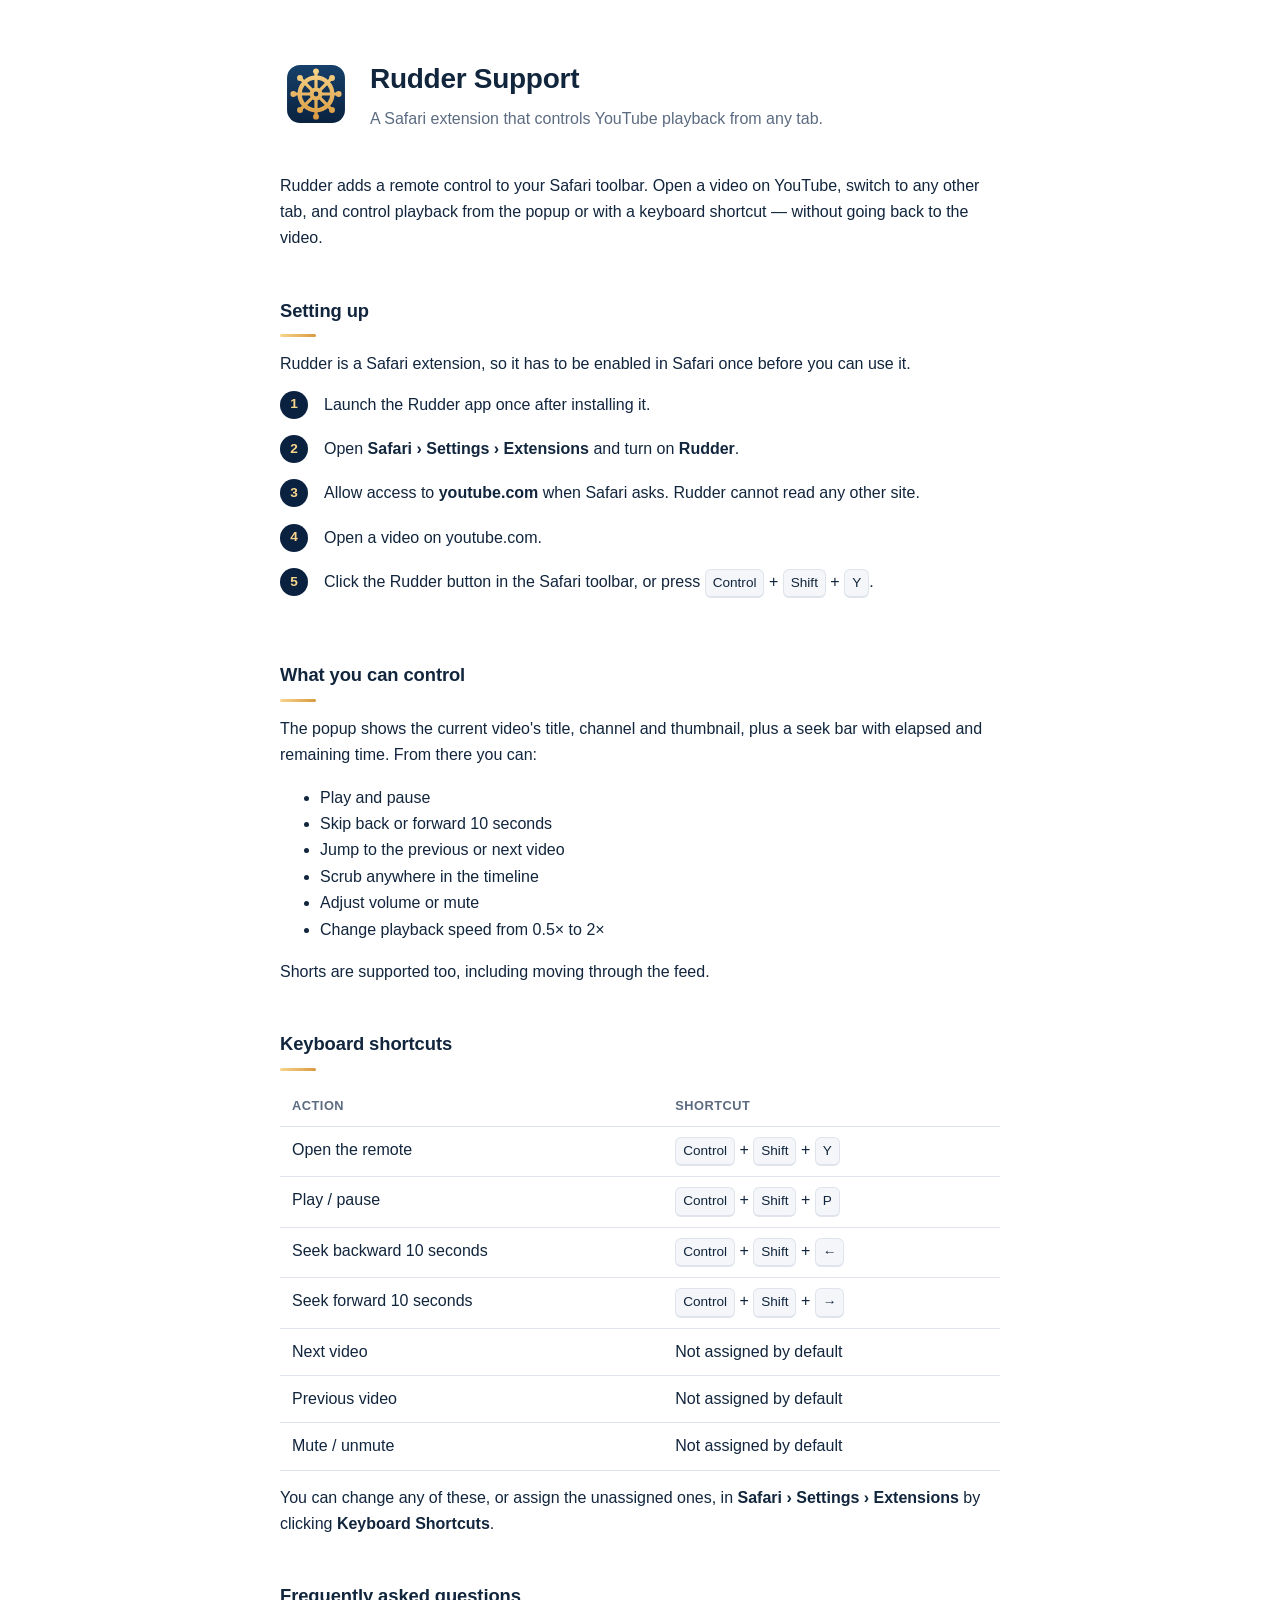
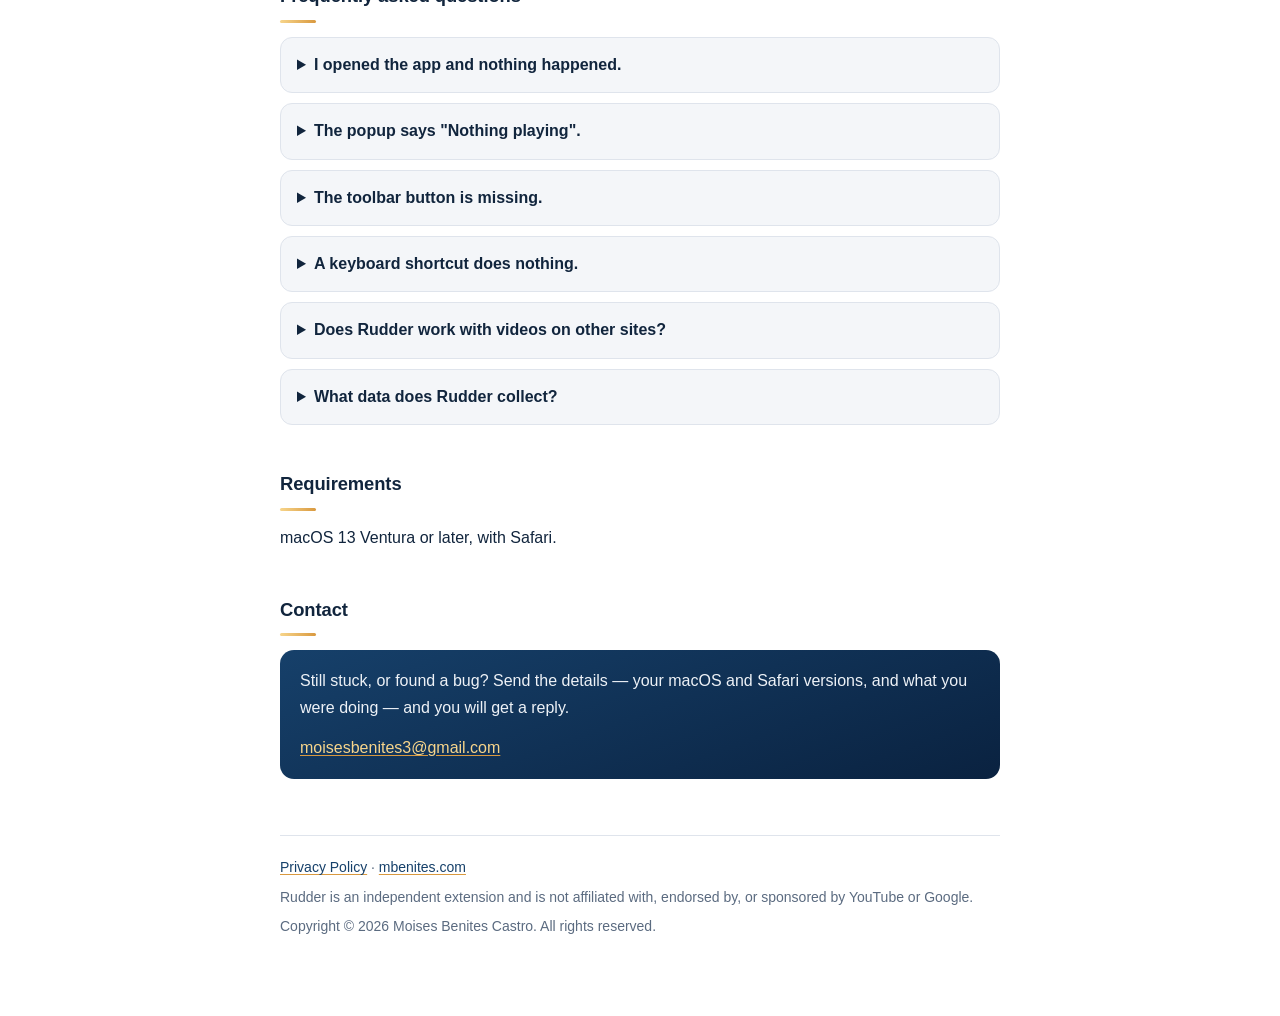
==== rudder/index.html @ 7fc7179d "feat: add personal site with Rudder support and privacy pages" ====
<!doctype html>
<html lang="en">
  <head>
    <meta charset="utf-8" />
    <meta name="viewport" content="width=device-width, initial-scale=1" />
    <title>Rudder Support</title>
    <meta
      name="description"
      content="Support and setup instructions for Rudder, a Safari extension that controls YouTube playback from any tab."
    />
    <link rel="icon" href="icon.svg" type="image/svg+xml" />
    <link rel="stylesheet" href="../style.css" />
  </head>
  <body>
    <div class="wrap">
      <header>
        <img src="icon.svg" alt="Rudder app icon" width="72" height="72" />
        <div>
          <h1>Rudder Support</h1>
          <p class="tagline">
            A Safari extension that controls YouTube playback from any tab.
          </p>
        </div>
      </header>

      <p>
        Rudder adds a remote control to your Safari toolbar. Open a video on
        YouTube, switch to any other tab, and control playback from the popup
        or with a keyboard shortcut — without going back to the video.
      </p>

      <h2 id="setup">Setting up</h2>
      <p>
        Rudder is a Safari extension, so it has to be enabled in Safari once
        before you can use it.
      </p>
      <ol class="steps">
        <li>Launch the Rudder app once after installing it.</li>
        <li>
          Open <strong>Safari &rsaquo; Settings &rsaquo; Extensions</strong>
          and turn on <strong>Rudder</strong>.
        </li>
        <li>
          Allow access to <strong>youtube.com</strong> when Safari asks. Rudder
          cannot read any other site.
        </li>
        <li>Open a video on youtube.com.</li>
        <li>
          Click the Rudder button in the Safari toolbar, or press
          <kbd>Control</kbd> + <kbd>Shift</kbd> + <kbd>Y</kbd>.
        </li>
      </ol>

      <h2>What you can control</h2>
      <p>
        The popup shows the current video's title, channel and thumbnail, plus
        a seek bar with elapsed and remaining time. From there you can:
      </p>
      <ul>
        <li>Play and pause</li>
        <li>Skip back or forward 10 seconds</li>
        <li>Jump to the previous or next video</li>
        <li>Scrub anywhere in the timeline</li>
        <li>Adjust volume or mute</li>
        <li>Change playback speed from 0.5&times; to 2&times;</li>
      </ul>
      <p>Shorts are supported too, including moving through the feed.</p>

      <h2>Keyboard shortcuts</h2>
      <div class="table-scroll">
        <table>
          <thead>
            <tr>
              <th>Action</th>
              <th>Shortcut</th>
            </tr>
          </thead>
          <tbody>
            <tr>
              <td>Open the remote</td>
              <td><kbd>Control</kbd> + <kbd>Shift</kbd> + <kbd>Y</kbd></td>
            </tr>
            <tr>
              <td>Play / pause</td>
              <td><kbd>Control</kbd> + <kbd>Shift</kbd> + <kbd>P</kbd></td>
            </tr>
            <tr>
              <td>Seek backward 10 seconds</td>
              <td><kbd>Control</kbd> + <kbd>Shift</kbd> + <kbd>&larr;</kbd></td>
            </tr>
            <tr>
              <td>Seek forward 10 seconds</td>
              <td><kbd>Control</kbd> + <kbd>Shift</kbd> + <kbd>&rarr;</kbd></td>
            </tr>
            <tr>
              <td>Next video</td>
              <td>Not assigned by default</td>
            </tr>
            <tr>
              <td>Previous video</td>
              <td>Not assigned by default</td>
            </tr>
            <tr>
              <td>Mute / unmute</td>
              <td>Not assigned by default</td>
            </tr>
          </tbody>
        </table>
      </div>
      <p>
        You can change any of these, or assign the unassigned ones, in
        <strong>Safari &rsaquo; Settings &rsaquo; Extensions</strong> by
        clicking <strong>Keyboard Shortcuts</strong>.
      </p>

      <h2>Frequently asked questions</h2>

      <details class="faq">
        <summary>I opened the app and nothing happened.</summary>
        <p>
          That is expected. The app is only a container for the extension —
          all of Rudder's features live in Safari. Follow the steps in
          <a href="#setup">Setting up</a> above to enable it.
        </p>
      </details>

      <details class="faq">
        <summary>The popup says "Nothing playing".</summary>
        <p>
          Rudder controls videos on youtube.com only. Make sure a YouTube tab
          is open with a video loaded, and that you granted Rudder access to
          youtube.com in Safari's extension settings.
        </p>
      </details>

      <details class="faq">
        <summary>The toolbar button is missing.</summary>
        <p>
          Right-click Safari's toolbar, choose
          <strong>Customize Toolbar</strong>, and drag the Rudder button into
          place. If it is not listed, the extension is not enabled yet.
        </p>
      </details>

      <details class="faq">
        <summary>A keyboard shortcut does nothing.</summary>
        <p>
          Another app or another Safari extension may already use that
          combination. Open
          <strong>Safari &rsaquo; Settings &rsaquo; Extensions &rsaquo;
          Keyboard Shortcuts</strong> and assign a different one.
        </p>
      </details>

      <details class="faq">
        <summary>Does Rudder work with videos on other sites?</summary>
        <p>
          No. Rudder requests access to youtube.com and nothing else, by
          design. It cannot see or control any other website.
        </p>
      </details>

      <details class="faq">
        <summary>What data does Rudder collect?</summary>
        <p>
          None. Rudder has no accounts, no analytics and no network requests of
          its own. Your preferences are stored locally in Safari and never
          leave your Mac.
        </p>
      </details>

      <h2>Requirements</h2>
      <p>macOS 13 Ventura or later, with Safari.</p>

      <h2>Contact</h2>
      <div class="contact">
        <p>
          Still stuck, or found a bug? Send the details — your macOS and Safari
          versions, and what you were doing — and you will get a reply.
        </p>
        <p>
          <a href="mailto:moisesbenites3@gmail.com">moisesbenites3@gmail.com</a>
        </p>
      </div>

      <footer>
        <p><a href="privacy/">Privacy Policy</a> &middot; <a href="/">mbenites.com</a></p>
        <p>
          Rudder is an independent extension and is not affiliated with,
          endorsed by, or sponsored by YouTube or Google.
        </p>
        <p>Copyright &copy; 2026 Moises Benites Castro. All rights reserved.</p>
      </footer>
    </div>
  </body>
</html>
---- style.css ----
:root {
  color-scheme: light dark;
  --navy: #0a2240;
  --navy-soft: #16406a;
  --brass: #d9993f;
  --brass-light: #f7d58b;
  --bg: #ffffff;
  --surface: #f4f6f9;
  --border: #dfe4ec;
  --text: #11253d;
  --text-dim: #5b6b80;
}

@media (prefers-color-scheme: dark) {
  :root {
    --bg: #0d1726;
    --surface: #152235;
    --border: #24364f;
    --text: #eef2f7;
    --text-dim: #9aaabf;
  }
}

*,
*::before,
*::after {
  box-sizing: border-box;
}

body {
  margin: 0;
  padding: 0 20px;
  background: var(--bg);
  color: var(--text);
  font: 16px/1.65 -apple-system, BlinkMacSystemFont, "Segoe UI", Roboto,
    Helvetica, Arial, sans-serif;
  -webkit-font-smoothing: antialiased;
}

.wrap {
  max-width: 720px;
  margin: 0 auto;
  padding-block: 56px 72px;
}

header {
  display: flex;
  align-items: center;
  gap: 18px;
  margin-bottom: 40px;
}

header img {
  width: 72px;
  height: 72px;
  border-radius: 16px;
  flex: none;
}

h1 {
  margin: 0;
  font-size: 1.75rem;
  letter-spacing: -0.01em;
}

.tagline {
  margin: 4px 0 0;
  color: var(--text-dim);
}

h2 {
  margin: 44px 0 14px;
  font-size: 1.15rem;
  letter-spacing: -0.005em;
}

h2::after {
  content: "";
  display: block;
  width: 36px;
  height: 3px;
  margin-top: 8px;
  border-radius: 2px;
  background: linear-gradient(90deg, var(--brass-light), var(--brass));
}

h3 {
  margin: 26px 0 8px;
  font-size: 1rem;
}

p {
  margin: 0 0 14px;
}

a {
  color: var(--navy-soft);
  text-decoration-color: var(--brass);
  text-underline-offset: 2px;
}

@media (prefers-color-scheme: dark) {
  a {
    color: var(--brass-light);
  }
}

ol.steps {
  margin: 0;
  padding: 0;
  list-style: none;
  counter-reset: step;
}

ol.steps li {
  counter-increment: step;
  position: relative;
  padding: 0 0 18px 44px;
}

ol.steps li::before {
  content: counter(step);
  position: absolute;
  left: 0;
  top: -1px;
  width: 28px;
  height: 28px;
  display: grid;
  place-items: center;
  border-radius: 50%;
  background: var(--navy);
  color: var(--brass-light);
  font-size: 0.85rem;
  font-weight: 600;
}

table {
  width: 100%;
  border-collapse: collapse;
  margin: 0 0 14px;
}

th,
td {
  text-align: left;
  padding: 10px 12px;
  border-bottom: 1px solid var(--border);
  vertical-align: top;
}

th {
  font-size: 0.8rem;
  text-transform: uppercase;
  letter-spacing: 0.04em;
  color: var(--text-dim);
  font-weight: 600;
}

kbd {
  display: inline-block;
  padding: 2px 7px;
  border: 1px solid var(--border);
  border-bottom-width: 2px;
  border-radius: 6px;
  background: var(--surface);
  font: inherit;
  font-size: 0.85em;
  white-space: nowrap;
}

.table-scroll {
  overflow-x: auto;
}

.faq {
  border: 1px solid var(--border);
  border-radius: 12px;
  padding: 14px 16px;
  margin: 0 0 10px;
  background: var(--surface);
}

.faq summary {
  cursor: pointer;
  font-weight: 600;
}

.faq p:last-child {
  margin-bottom: 0;
}

.faq p:first-of-type {
  margin-top: 12px;
}

.contact {
  margin-top: 14px;
  padding: 18px 20px;
  border-radius: 14px;
  background: linear-gradient(160deg, var(--navy-soft), var(--navy));
  color: #eef2f7;
}

.contact a {
  color: var(--brass-light);
}

.contact p:last-child {
  margin-bottom: 0;
}

footer {
  margin-top: 56px;
  padding-top: 20px;
  border-top: 1px solid var(--border);
  color: var(--text-dim);
  font-size: 0.875rem;
}

footer p {
  margin: 0 0 6px;
}

/* ---------------------------------------------------------------
   Home page
   --------------------------------------------------------------- */

.hero {
  padding-block: 24px 8px;
}

.hero h1 {
  font-size: clamp(2rem, 6vw, 2.75rem);
  line-height: 1.15;
}

.hero .role {
  margin: 10px 0 0;
  font-size: 1.05rem;
  color: var(--text-dim);
}

.lead {
  margin-top: 22px;
  font-size: 1.0625rem;
  max-width: 54ch;
}

.monogram {
  width: 72px;
  height: 72px;
  flex: none;
  display: grid;
  place-items: center;
  border-radius: 18px;
  background: linear-gradient(160deg, var(--navy-soft), var(--navy));
  color: var(--brass-light);
  font-size: 1.5rem;
  font-weight: 600;
  letter-spacing: 0.02em;
}

.projects {
  display: grid;
  gap: 16px;
  grid-template-columns: repeat(auto-fit, minmax(260px, 1fr));
  margin: 0;
  padding: 0;
  list-style: none;
}

.project {
  display: flex;
  flex-direction: column;
  gap: 10px;
  padding: 20px;
  border: 1px solid var(--border);
  border-radius: 14px;
  background: var(--surface);
}

.project__head {
  display: flex;
  align-items: center;
  gap: 12px;
}

.project__head img {
  width: 44px;
  height: 44px;
  border-radius: 10px;
  flex: none;
}

.project__head h3 {
  margin: 0;
  font-size: 1.05rem;
}

.project__platform {
  margin: 2px 0 0;
  font-size: 0.8125rem;
  color: var(--text-dim);
}

.project p {
  margin: 0;
}

.project__links {
  margin-top: auto;
  padding-top: 6px;
  display: flex;
  flex-wrap: wrap;
  gap: 14px;
  font-size: 0.9375rem;
}

.tag {
  display: inline-block;
  align-self: flex-start;
  padding: 3px 10px;
  border-radius: 999px;
  background: var(--navy);
  color: var(--brass-light);
  font-size: 0.75rem;
  font-weight: 600;
  letter-spacing: 0.03em;
  text-transform: uppercase;
}
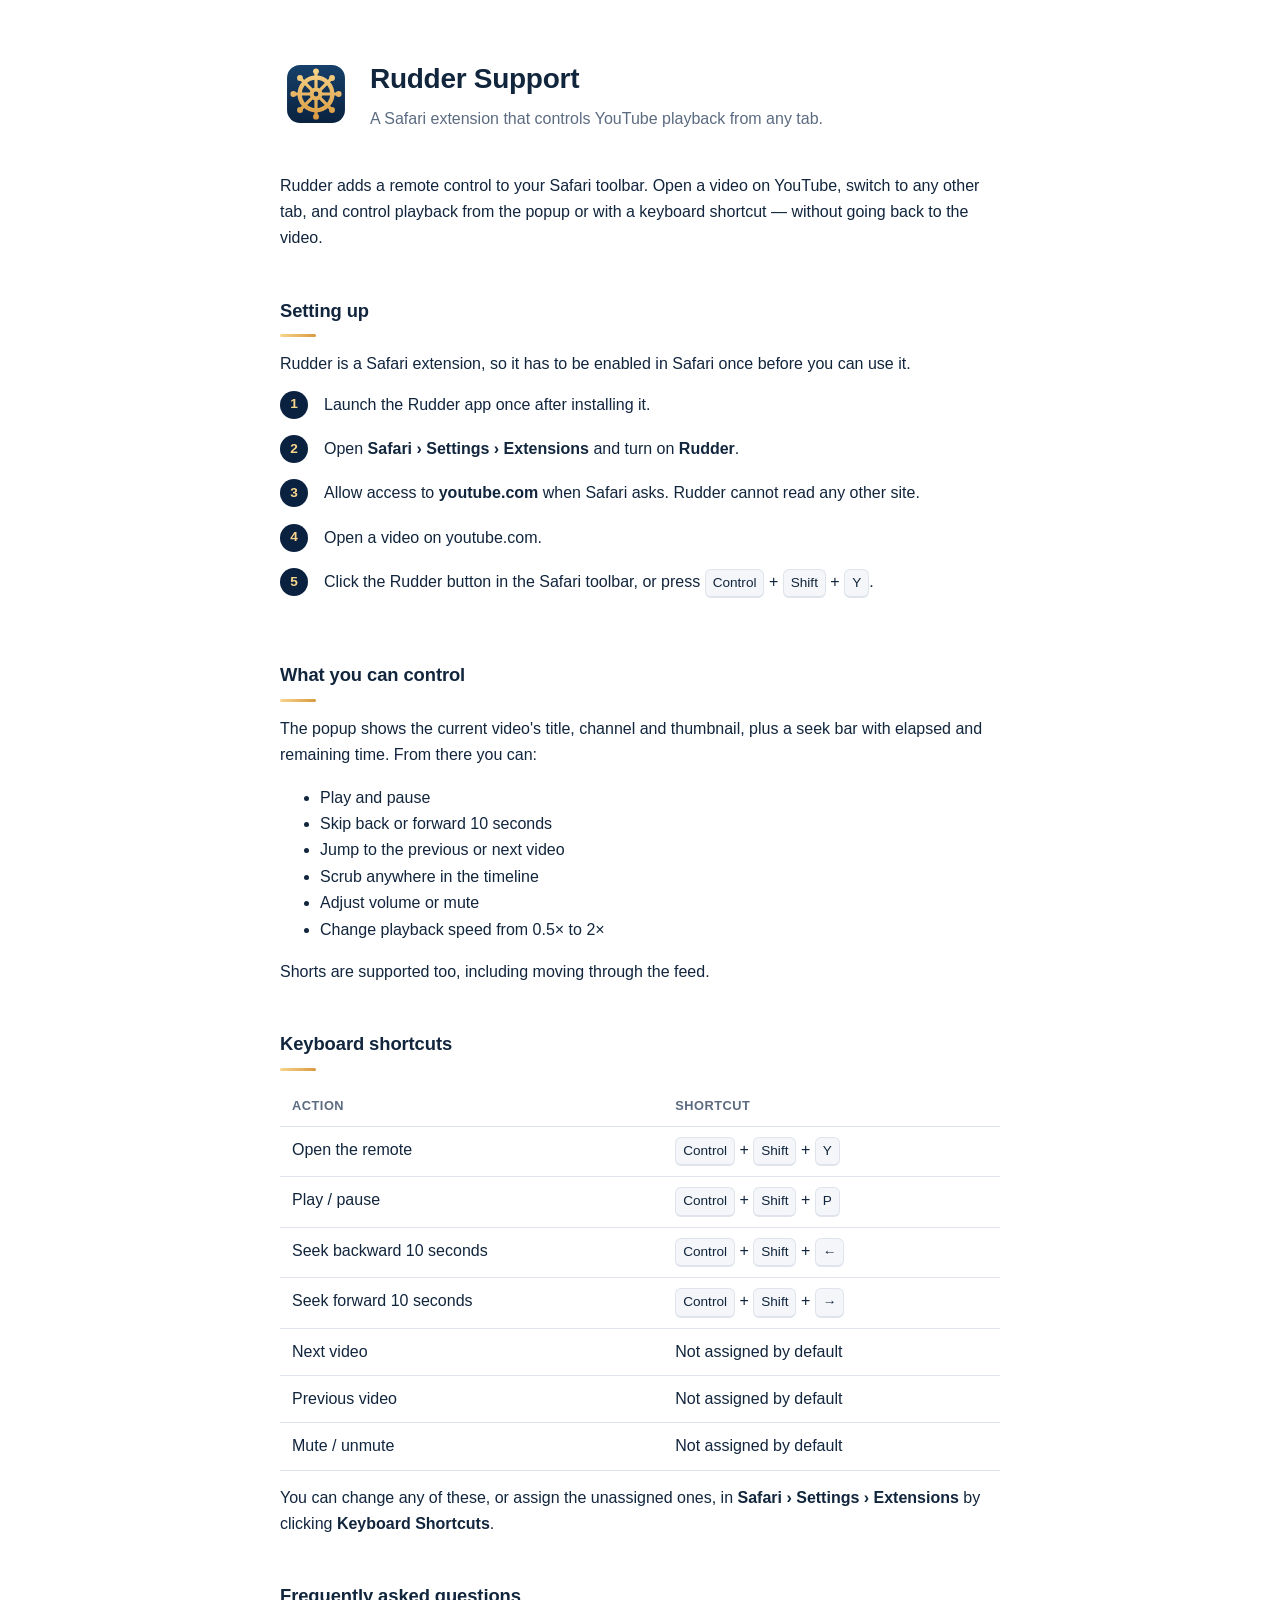
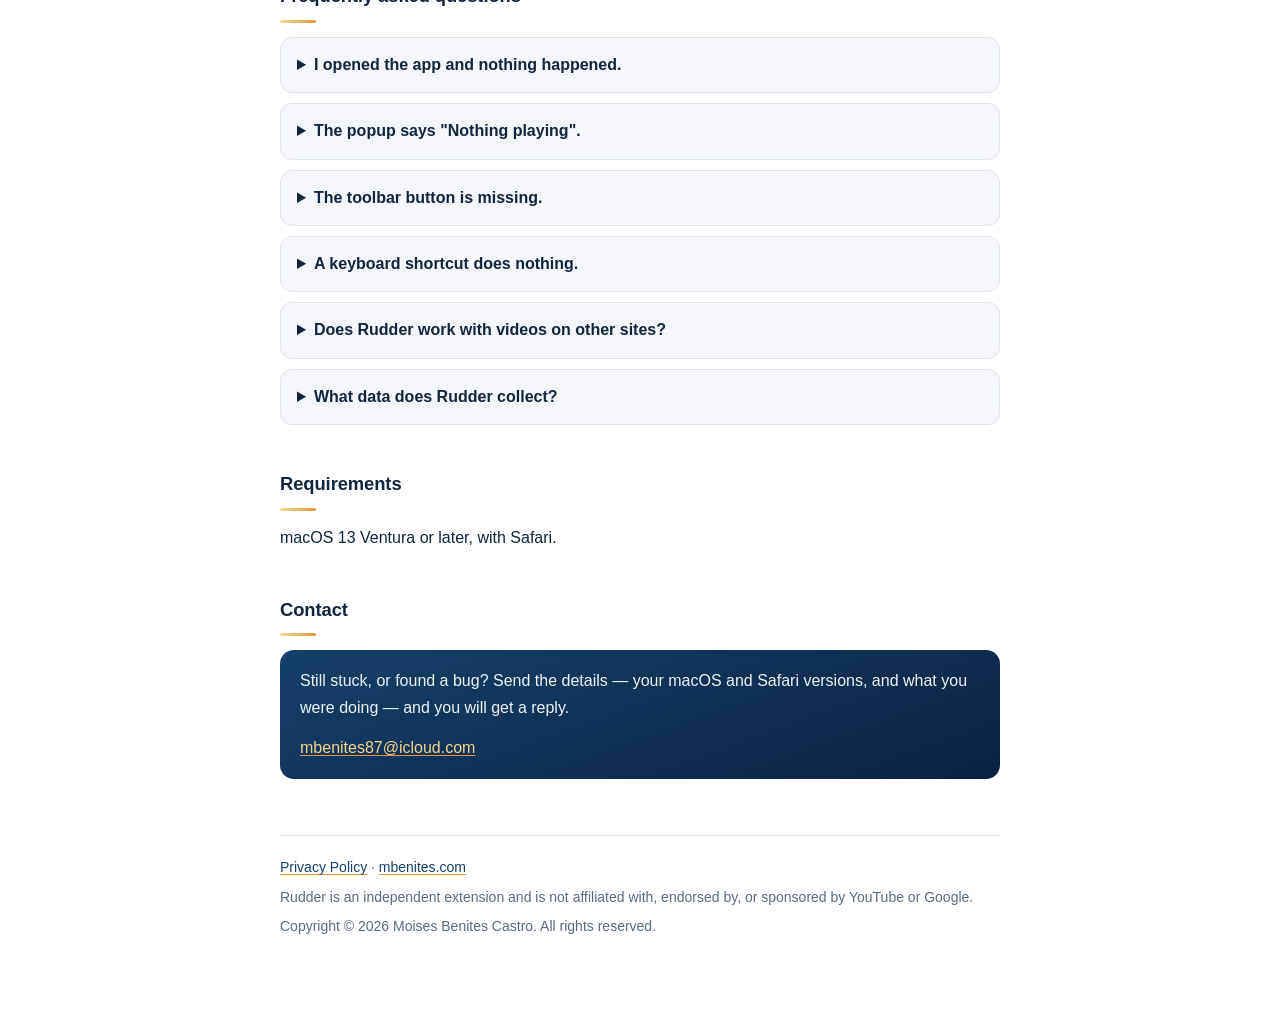
==== commit 0243167c: "mail change" ====
--- a/rudder/index.html
+++ b/rudder/index.html
@@ -179,7 +179,7 @@
           versions, and what you were doing — and you will get a reply.
         </p>
         <p>
-          <a href="mailto:moisesbenites3@gmail.com">moisesbenites3@gmail.com</a>
+          <a href="mailto:mbenites87@icloud.com">mbenites87@icloud.com</a>
         </p>
       </div>
 
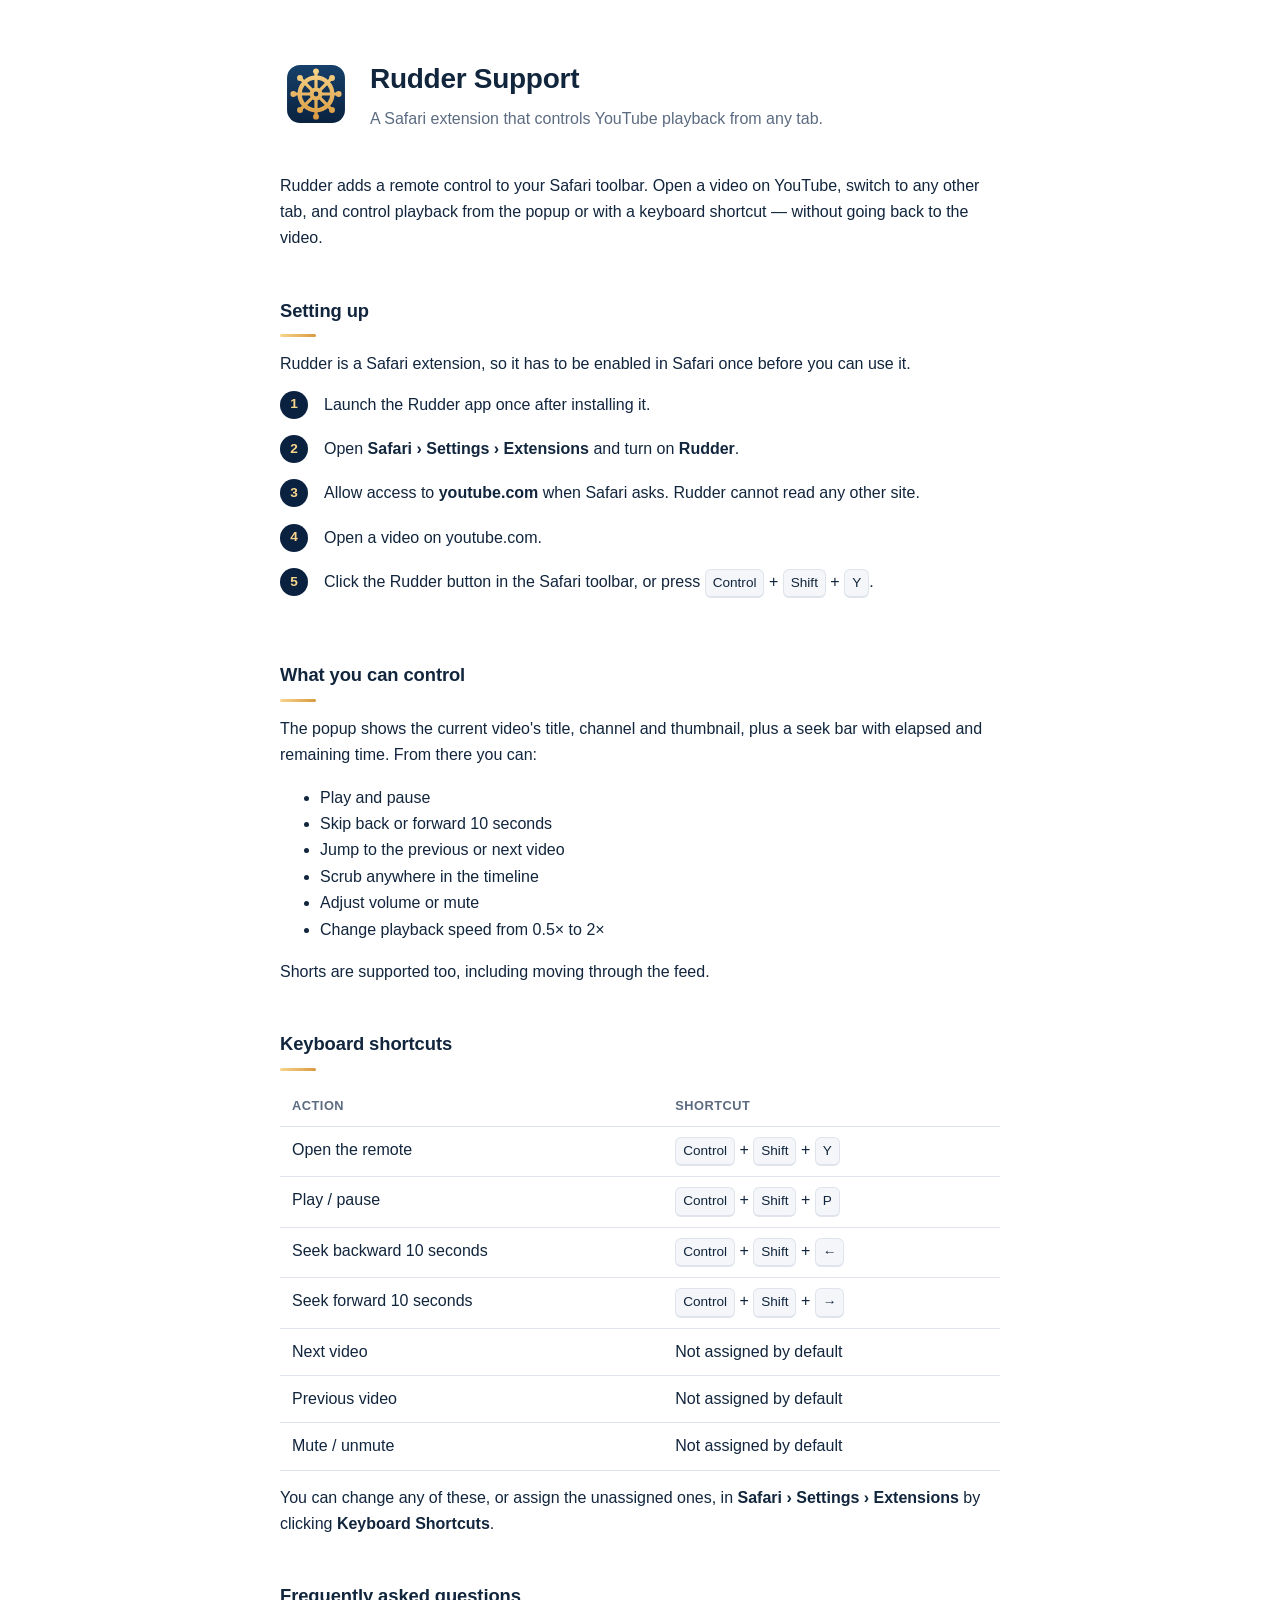
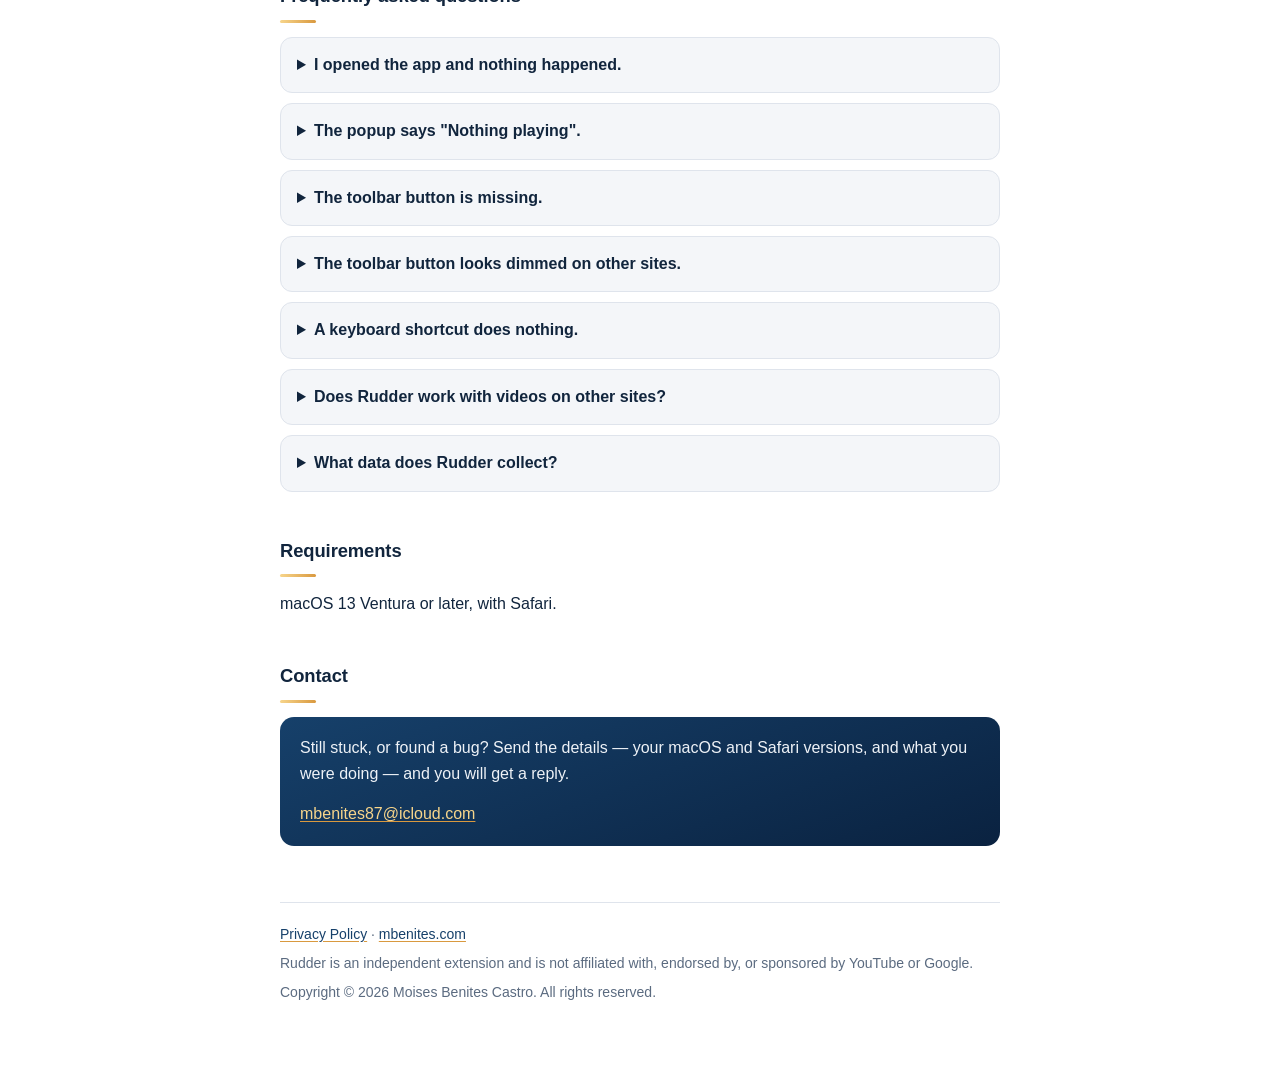
==== commit ac93766e: "docs(rudder): explain the dimmed toolbar button" ====
--- a/rudder/index.html
+++ b/rudder/index.html
@@ -143,6 +143,19 @@
       </details>
 
       <details class="faq">
+        <summary>The toolbar button looks dimmed on other sites.</summary>
+        <p>
+          That is expected, and it is Safari telling you the truth: Rudder has
+          no access to the page you are on. Rudder only ever requests access to
+          youtube.com, so Safari dims the button everywhere else.
+        </p>
+        <p>
+          Clicking it still works. The popup controls your YouTube tab no
+          matter which tab you are viewing — that is the whole point.
+        </p>
+      </details>
+
+      <details class="faq">
         <summary>A keyboard shortcut does nothing.</summary>
         <p>
           Another app or another Safari extension may already use that
